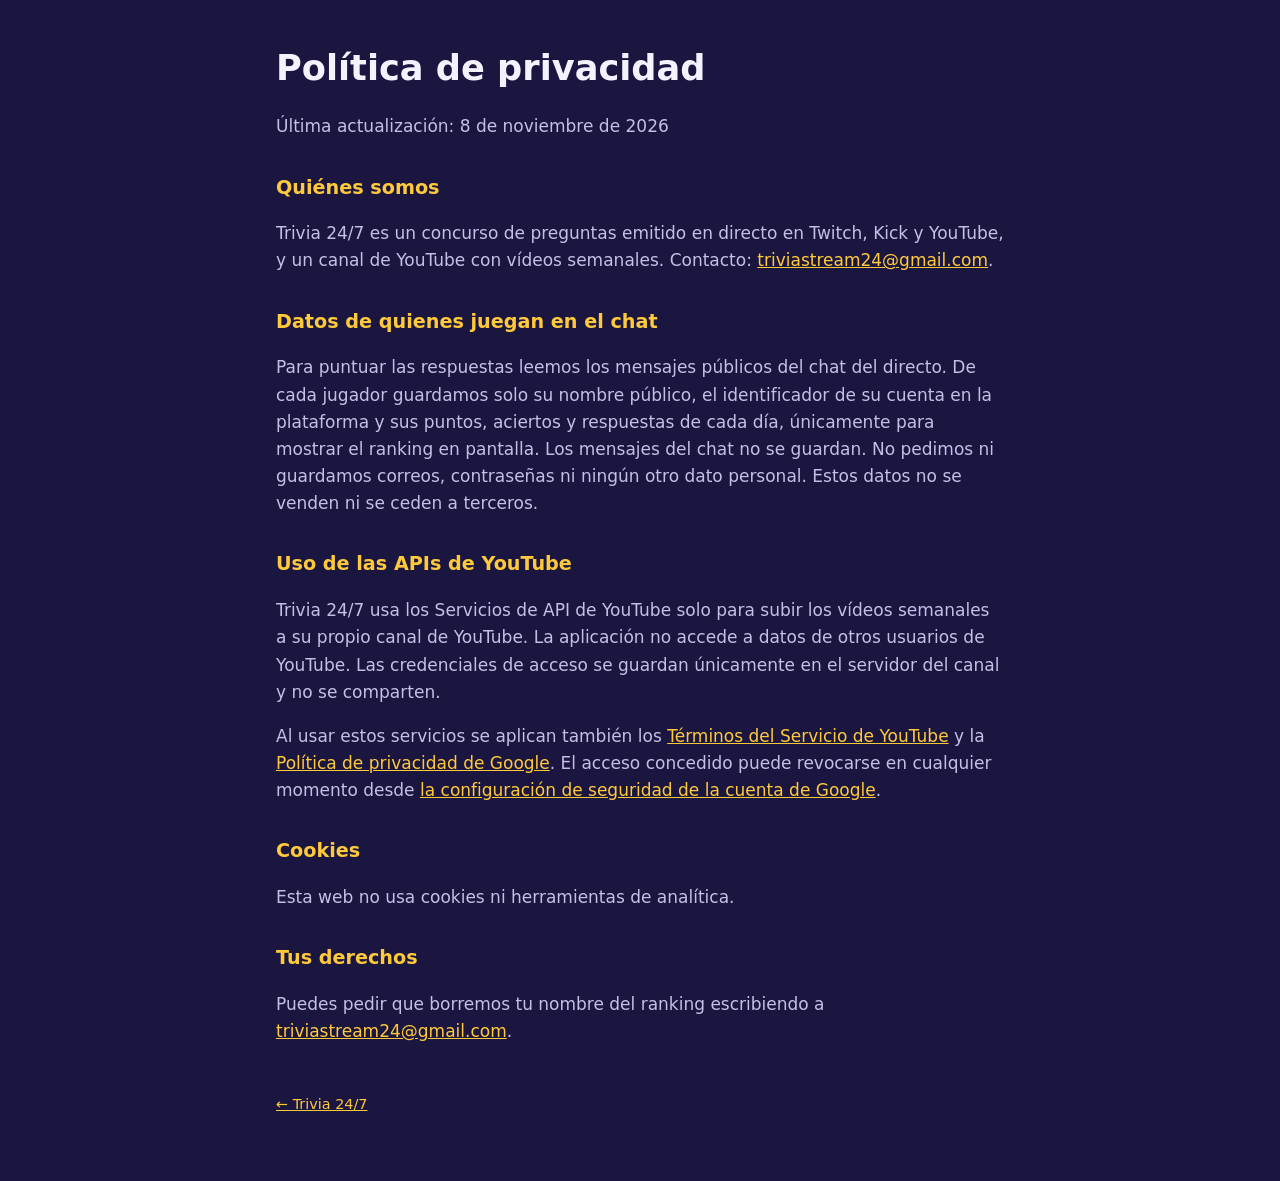
==== privacidad.html @ 5292d321 "Add files via upload" ====
<!doctype html>
<html lang="es">
<head>
<meta charset="utf-8">
<meta name="viewport" content="width=device-width,initial-scale=1">
<title>Privacidad · Trivia 24/7</title>
<link rel="stylesheet" href="style.css">
</head>
<body>
<main>
  <h1>Política de privacidad</h1>
  <p>Última actualización: 8 de noviembre de 2026</p>

  <h2>Quiénes somos</h2>
  <p>Trivia 24/7 es un concurso de preguntas emitido en directo en Twitch, Kick y YouTube, y un canal de YouTube con vídeos semanales. Contacto: <a href="mailto:triviastream24@gmail.com">triviastream24@gmail.com</a>.</p>

  <h2>Datos de quienes juegan en el chat</h2>
  <p>Para puntuar las respuestas leemos los mensajes públicos del chat del directo. De cada jugador guardamos solo su nombre público, el identificador de su cuenta en la plataforma y sus puntos, aciertos y respuestas de cada día, únicamente para mostrar el ranking en pantalla. Los mensajes del chat no se guardan. No pedimos ni guardamos correos, contraseñas ni ningún otro dato personal. Estos datos no se venden ni se ceden a terceros.</p>

  <h2>Uso de las APIs de YouTube</h2>
  <p>Trivia 24/7 usa los Servicios de API de YouTube solo para subir los vídeos semanales a su propio canal de YouTube. La aplicación no accede a datos de otros usuarios de YouTube. Las credenciales de acceso se guardan únicamente en el servidor del canal y no se comparten.</p>
  <p>Al usar estos servicios se aplican también los <a href="https://www.youtube.com/t/terms">Términos del Servicio de YouTube</a> y la <a href="https://policies.google.com/privacy">Política de privacidad de Google</a>. El acceso concedido puede revocarse en cualquier momento desde <a href="https://myaccount.google.com/permissions">la configuración de seguridad de la cuenta de Google</a>.</p>

  <h2>Cookies</h2>
  <p>Esta web no usa cookies ni herramientas de analítica.</p>

  <h2>Tus derechos</h2>
  <p>Puedes pedir que borremos tu nombre del ranking escribiendo a <a href="mailto:triviastream24@gmail.com">triviastream24@gmail.com</a>.</p>

  <footer><a href="index.html">← Trivia 24/7</a></footer>
</main>
</body>
</html>
---- style.css ----
:root{--bg:#1b1640;--card:#262058;--text:#f4f2ff;--dim:#c4bfe6;--gold:#ffc93c}
*{box-sizing:border-box}
body{margin:0;background:var(--bg);color:var(--text);font:17px/1.6 system-ui,-apple-system,"Segoe UI",Roboto,sans-serif}
main{max-width:760px;margin:0 auto;padding:40px 16px 64px}
h1{font-size:2.2rem;margin:0 0 4px}h1 span{background:var(--gold);color:#1b1640;border-radius:10px;padding:0 10px;margin-left:6px}
h2{font-size:1.2rem;margin-top:32px;color:var(--gold)}
p,li{color:var(--dim)}a{color:var(--gold)}
.card{background:var(--card);border-radius:16px;padding:20px 24px;margin-top:24px}
footer{margin-top:48px;font-size:.9rem;color:var(--dim)}
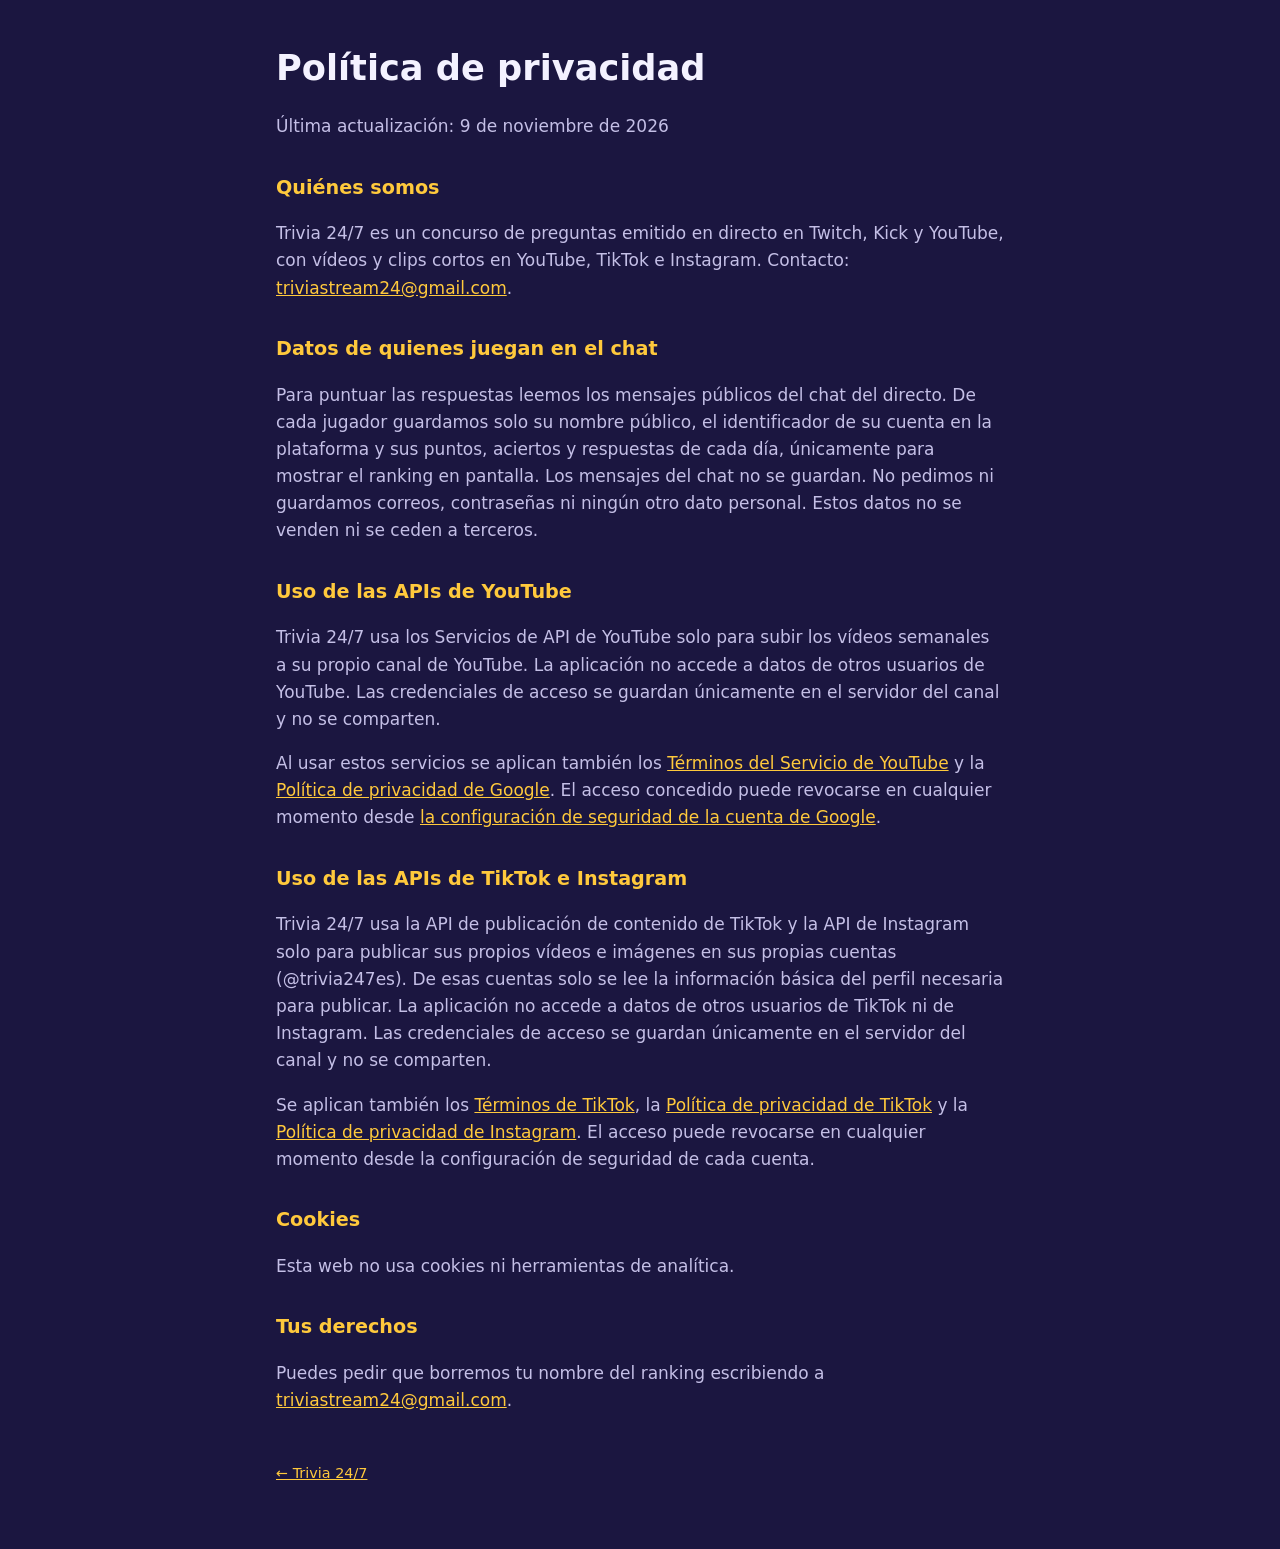
==== commit 5adc9ac5: "Add files via upload" ====
--- a/privacidad.html
+++ b/privacidad.html
@@ -9,10 +9,10 @@
 <body>
 <main>
   <h1>Política de privacidad</h1>
-  <p>Última actualización: 8 de noviembre de 2026</p>
+  <p>Última actualización: 9 de noviembre de 2026</p>
 
   <h2>Quiénes somos</h2>
-  <p>Trivia 24/7 es un concurso de preguntas emitido en directo en Twitch, Kick y YouTube, y un canal de YouTube con vídeos semanales. Contacto: <a href="mailto:triviastream24@gmail.com">triviastream24@gmail.com</a>.</p>
+  <p>Trivia 24/7 es un concurso de preguntas emitido en directo en Twitch, Kick y YouTube, con vídeos y clips cortos en YouTube, TikTok e Instagram. Contacto: <a href="mailto:triviastream24@gmail.com">triviastream24@gmail.com</a>.</p>
 
   <h2>Datos de quienes juegan en el chat</h2>
   <p>Para puntuar las respuestas leemos los mensajes públicos del chat del directo. De cada jugador guardamos solo su nombre público, el identificador de su cuenta en la plataforma y sus puntos, aciertos y respuestas de cada día, únicamente para mostrar el ranking en pantalla. Los mensajes del chat no se guardan. No pedimos ni guardamos correos, contraseñas ni ningún otro dato personal. Estos datos no se venden ni se ceden a terceros.</p>
@@ -20,6 +20,10 @@
   <h2>Uso de las APIs de YouTube</h2>
   <p>Trivia 24/7 usa los Servicios de API de YouTube solo para subir los vídeos semanales a su propio canal de YouTube. La aplicación no accede a datos de otros usuarios de YouTube. Las credenciales de acceso se guardan únicamente en el servidor del canal y no se comparten.</p>
   <p>Al usar estos servicios se aplican también los <a href="https://www.youtube.com/t/terms">Términos del Servicio de YouTube</a> y la <a href="https://policies.google.com/privacy">Política de privacidad de Google</a>. El acceso concedido puede revocarse en cualquier momento desde <a href="https://myaccount.google.com/permissions">la configuración de seguridad de la cuenta de Google</a>.</p>
+
+  <h2>Uso de las APIs de TikTok e Instagram</h2>
+  <p>Trivia 24/7 usa la API de publicación de contenido de TikTok y la API de Instagram solo para publicar sus propios vídeos e imágenes en sus propias cuentas (@trivia247es). De esas cuentas solo se lee la información básica del perfil necesaria para publicar. La aplicación no accede a datos de otros usuarios de TikTok ni de Instagram. Las credenciales de acceso se guardan únicamente en el servidor del canal y no se comparten.</p>
+  <p>Se aplican también los <a href="https://www.tiktok.com/legal/terms-of-service">Términos de TikTok</a>, la <a href="https://www.tiktok.com/legal/privacy-policy">Política de privacidad de TikTok</a> y la <a href="https://privacycenter.instagram.com/policy">Política de privacidad de Instagram</a>. El acceso puede revocarse en cualquier momento desde la configuración de seguridad de cada cuenta.</p>
 
   <h2>Cookies</h2>
   <p>Esta web no usa cookies ni herramientas de analítica.</p>
